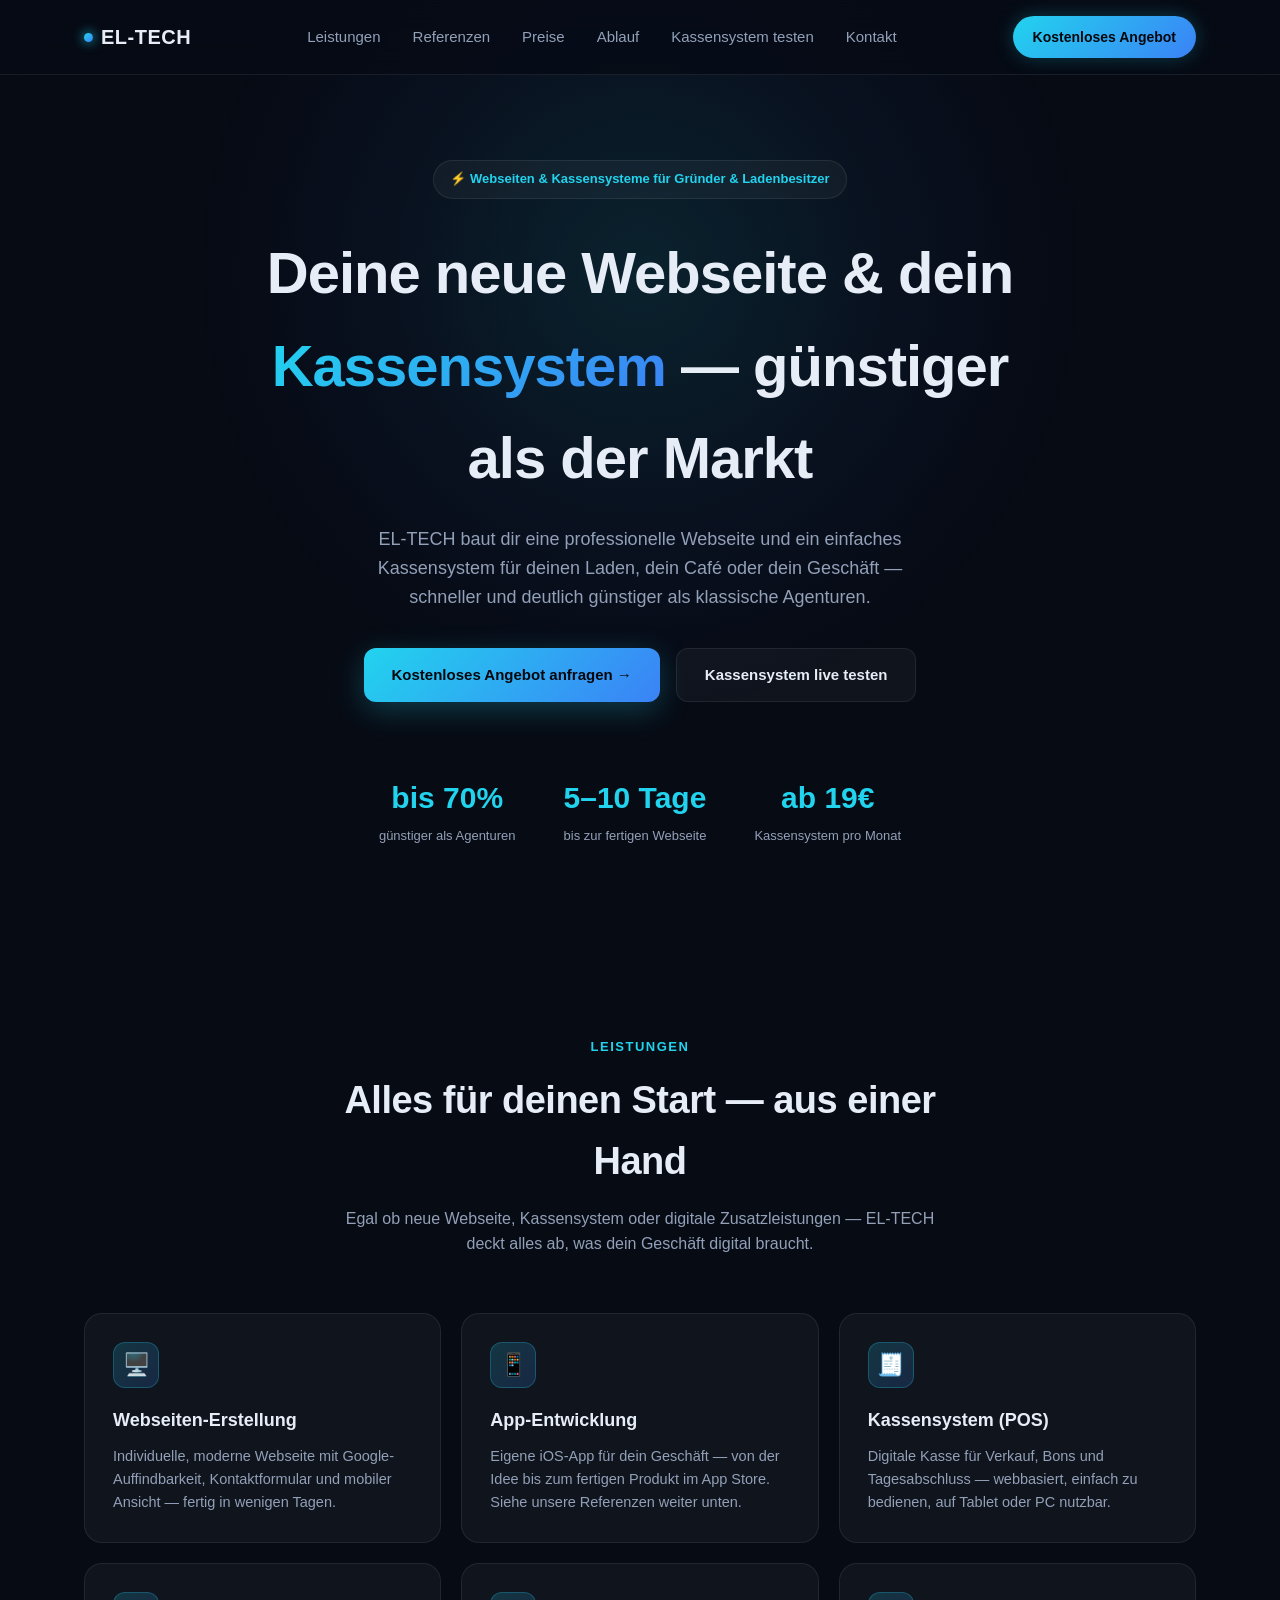
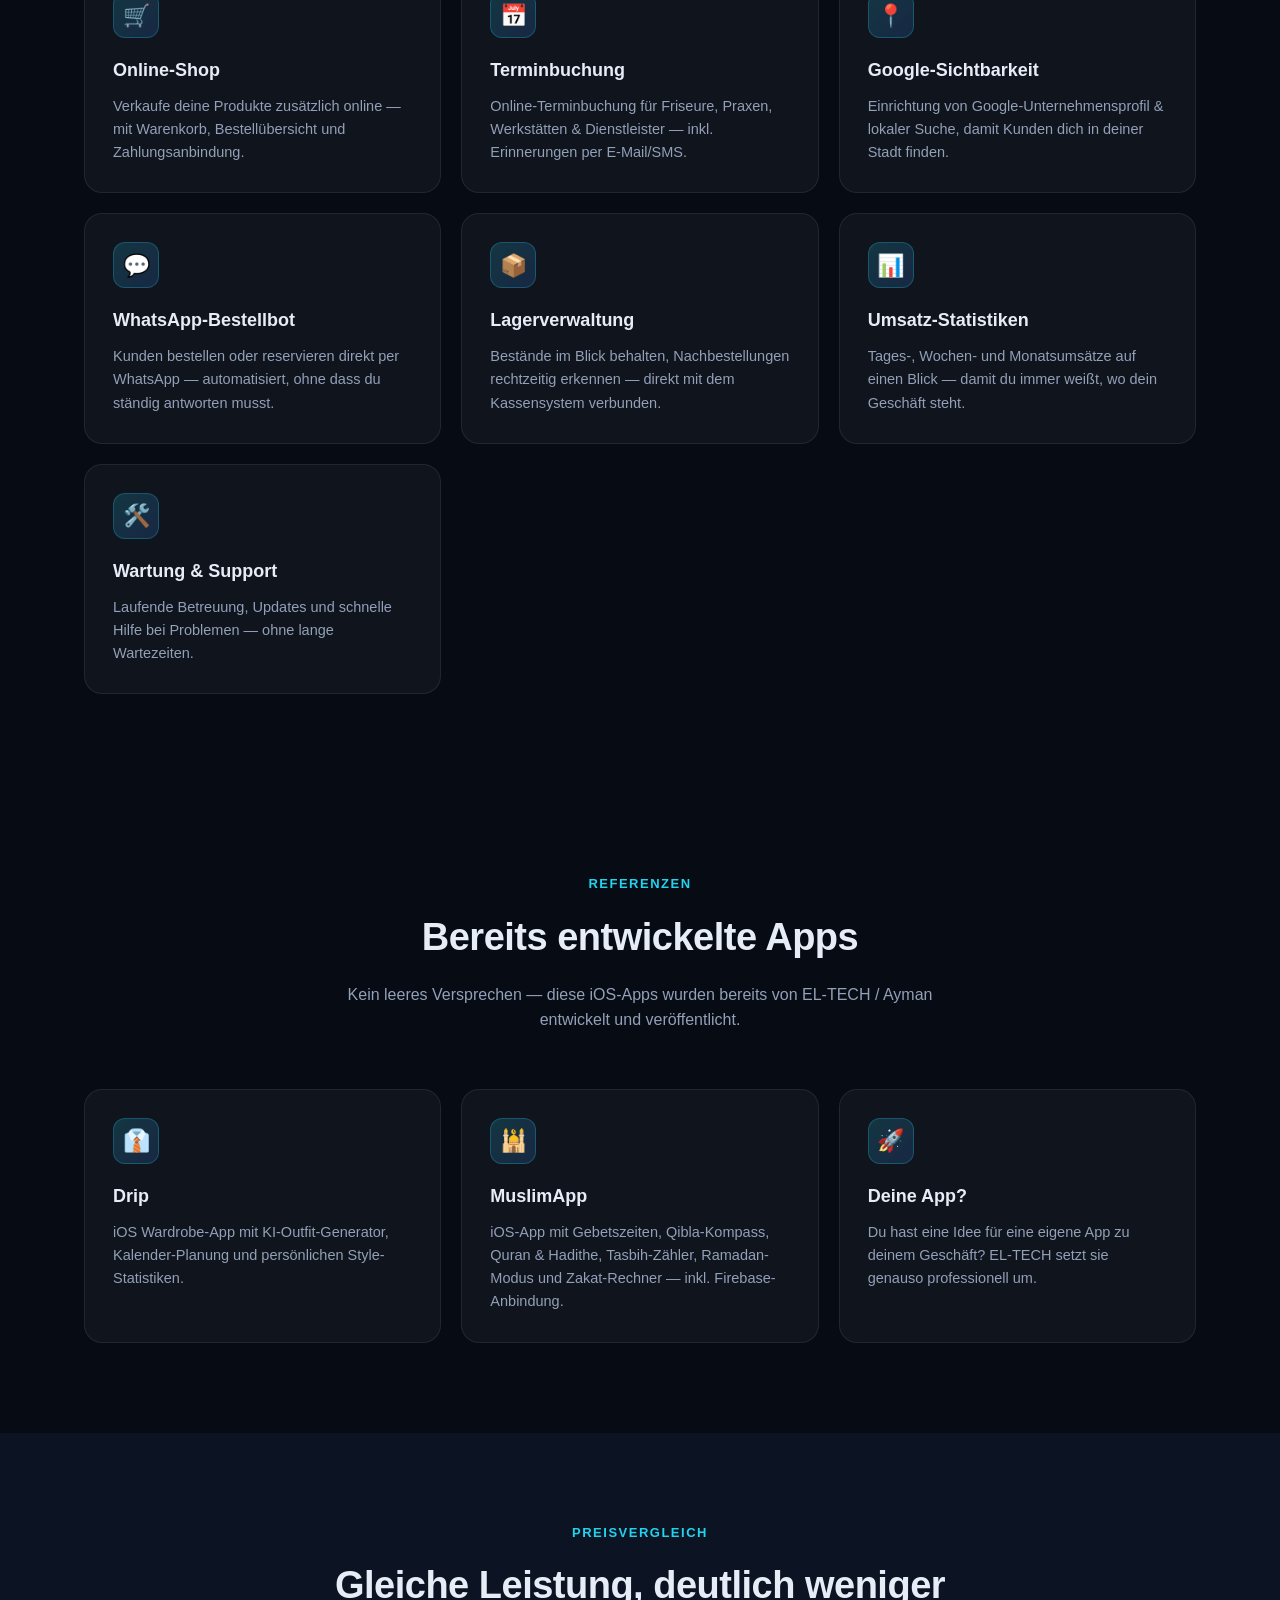
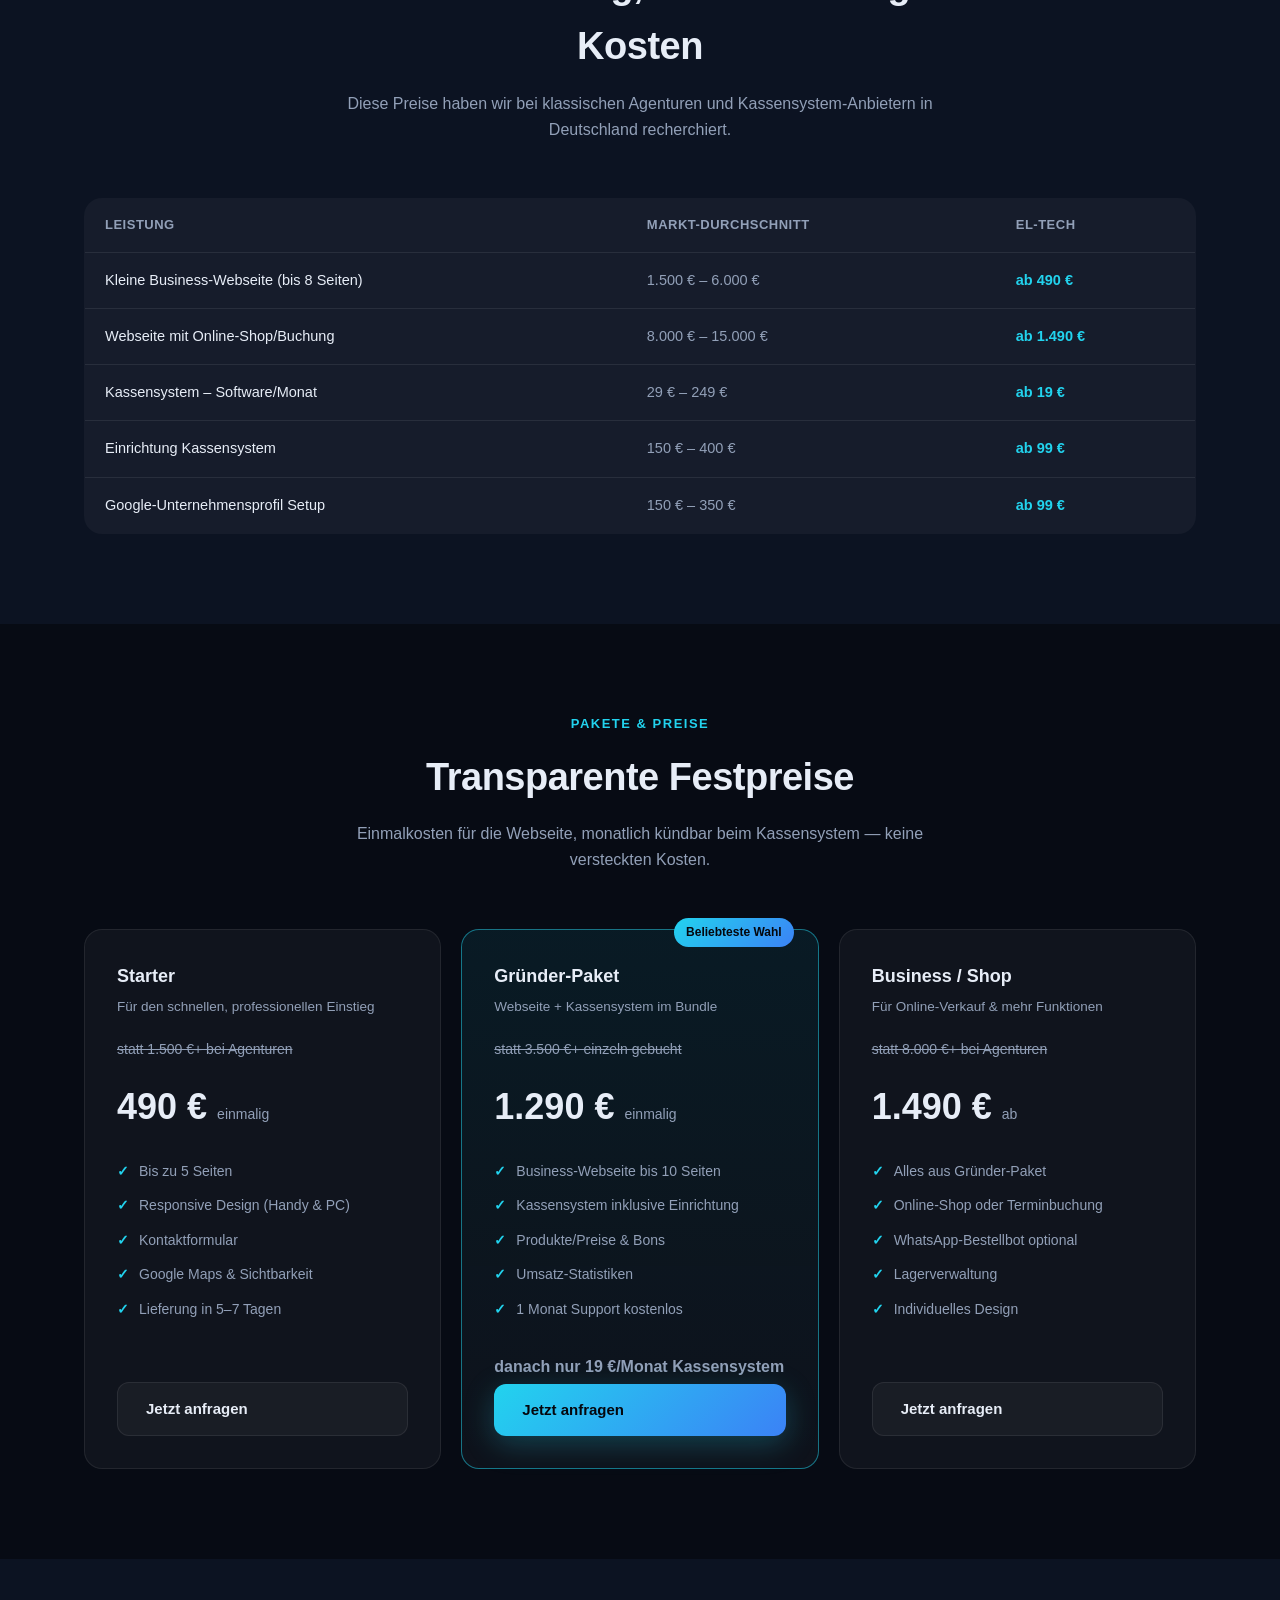
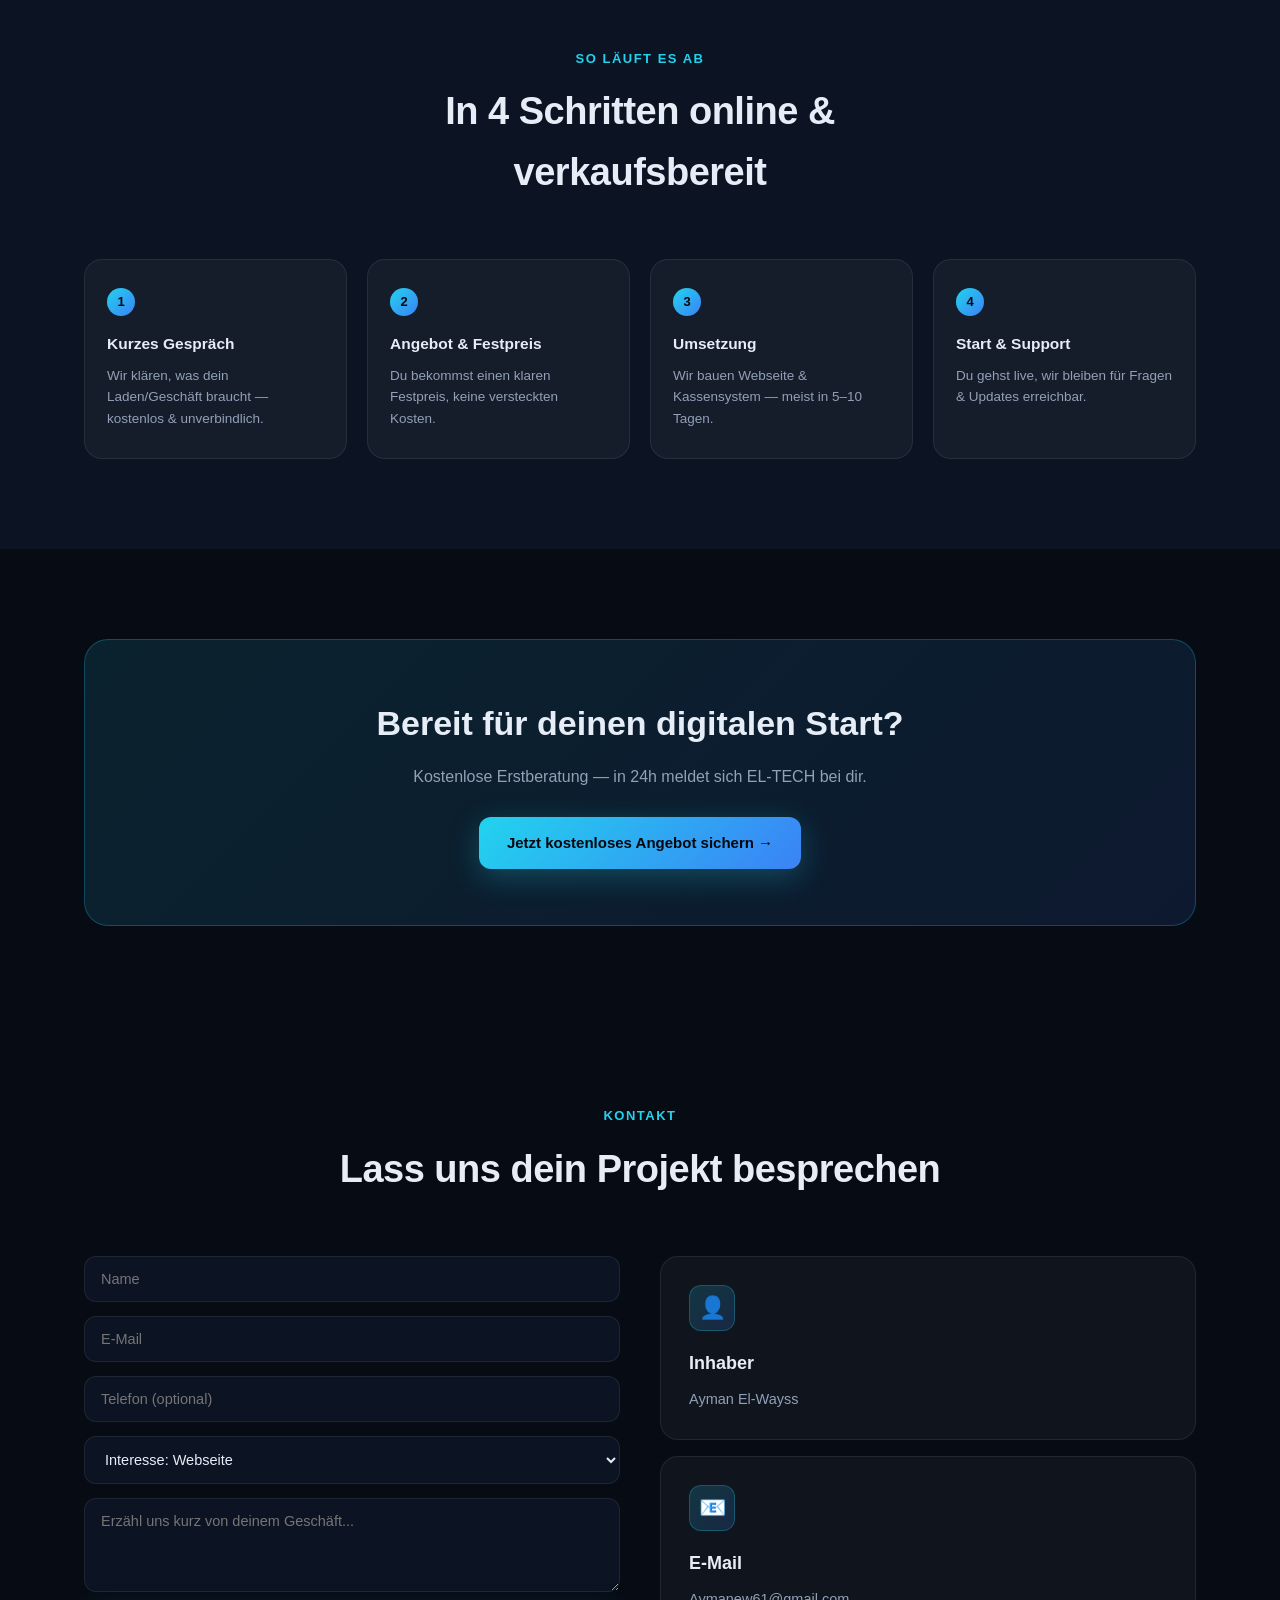
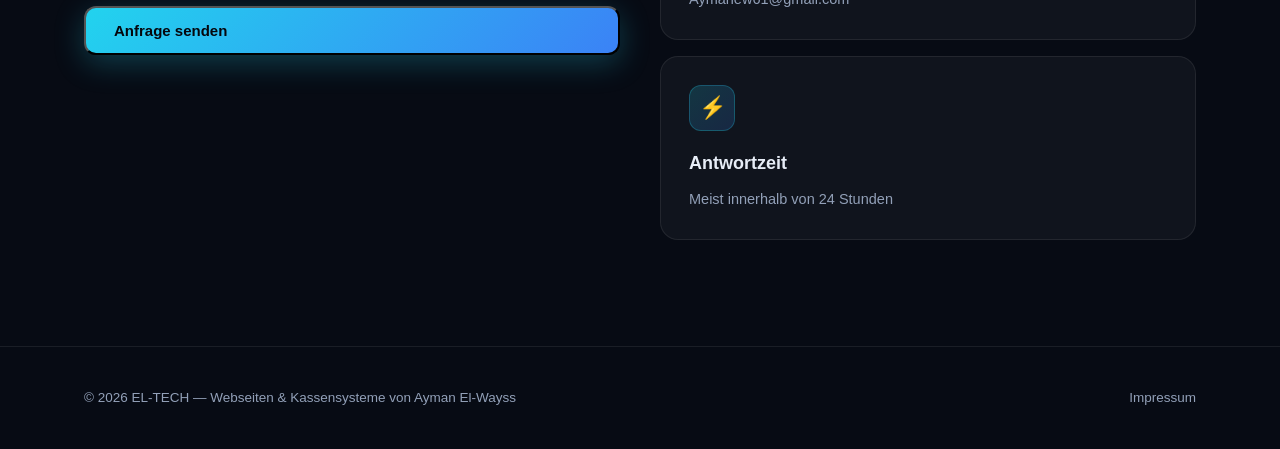
==== index.html @ 012482b7 "EL-TECH Webseite: Landingpage, Kassensystem-Demo, Impressum" ====
<!DOCTYPE html>
<html lang="de">
<head>
<meta charset="UTF-8">
<meta name="viewport" content="width=device-width, initial-scale=1.0">
<title>EL-TECH — Webseiten & Kassensysteme für Gründer</title>
<link rel="stylesheet" href="css/style.css">
</head>
<body>

<header>
  <nav>
    <div class="logo"><span class="dot"></span>EL-TECH</div>
    <div class="nav-links">
      <a href="#leistungen">Leistungen</a>
      <a href="#portfolio">Referenzen</a>
      <a href="#preise">Preise</a>
      <a href="#ablauf">Ablauf</a>
      <a href="kassensystem.html">Kassensystem testen</a>
      <a href="#kontakt">Kontakt</a>
    </div>
    <a href="#kontakt" class="nav-cta">Kostenloses Angebot</a>
    <button class="menu-toggle">☰</button>
  </nav>
</header>

<section class="hero">
  <div class="badge">⚡ Webseiten &amp; Kassensysteme für Gründer &amp; Ladenbesitzer</div>
  <h1>Deine neue Webseite & dein <span>Kassensystem</span> — günstiger als der Markt</h1>
  <p>EL-TECH baut dir eine professionelle Webseite und ein einfaches Kassensystem für deinen Laden, dein Café oder dein Geschäft — schneller und deutlich günstiger als klassische Agenturen.</p>
  <div class="hero-actions">
    <a href="#kontakt" class="btn btn-primary">Kostenloses Angebot anfragen →</a>
    <a href="kassensystem.html" class="btn btn-ghost">Kassensystem live testen</a>
  </div>
  <div class="hero-stats">
    <div class="stat"><b>bis 70%</b><span>günstiger als Agenturen</span></div>
    <div class="stat"><b>5–10 Tage</b><span>bis zur fertigen Webseite</span></div>
    <div class="stat"><b>ab 19€</b><span>Kassensystem pro Monat</span></div>
  </div>
</section>

<section id="leistungen">
  <div class="container">
    <div class="section-head">
      <span class="eyebrow">Leistungen</span>
      <h2>Alles für deinen Start — aus einer Hand</h2>
      <p>Egal ob neue Webseite, Kassensystem oder digitale Zusatzleistungen — EL-TECH deckt alles ab, was dein Geschäft digital braucht.</p>
    </div>
    <div class="grid grid-3">
      <div class="card">
        <div class="icon">🖥️</div>
        <h3>Webseiten-Erstellung</h3>
        <p>Individuelle, moderne Webseite mit Google-Auffindbarkeit, Kontaktformular und mobiler Ansicht — fertig in wenigen Tagen.</p>
      </div>
      <div class="card">
        <div class="icon">📱</div>
        <h3>App-Entwicklung</h3>
        <p>Eigene iOS-App für dein Geschäft — von der Idee bis zum fertigen Produkt im App Store. Siehe unsere Referenzen weiter unten.</p>
      </div>
      <div class="card">
        <div class="icon">🧾</div>
        <h3>Kassensystem (POS)</h3>
        <p>Digitale Kasse für Verkauf, Bons und Tagesabschluss — webbasiert, einfach zu bedienen, auf Tablet oder PC nutzbar.</p>
      </div>
      <div class="card">
        <div class="icon">🛒</div>
        <h3>Online-Shop</h3>
        <p>Verkaufe deine Produkte zusätzlich online — mit Warenkorb, Bestellübersicht und Zahlungsanbindung.</p>
      </div>
      <div class="card">
        <div class="icon">📅</div>
        <h3>Terminbuchung</h3>
        <p>Online-Terminbuchung für Friseure, Praxen, Werkstätten & Dienstleister — inkl. Erinnerungen per E-Mail/SMS.</p>
      </div>
      <div class="card">
        <div class="icon">📍</div>
        <h3>Google-Sichtbarkeit</h3>
        <p>Einrichtung von Google-Unternehmensprofil & lokaler Suche, damit Kunden dich in deiner Stadt finden.</p>
      </div>
      <div class="card">
        <div class="icon">💬</div>
        <h3>WhatsApp-Bestellbot</h3>
        <p>Kunden bestellen oder reservieren direkt per WhatsApp — automatisiert, ohne dass du ständig antworten musst.</p>
      </div>
      <div class="card">
        <div class="icon">📦</div>
        <h3>Lagerverwaltung</h3>
        <p>Bestände im Blick behalten, Nachbestellungen rechtzeitig erkennen — direkt mit dem Kassensystem verbunden.</p>
      </div>
      <div class="card">
        <div class="icon">📊</div>
        <h3>Umsatz-Statistiken</h3>
        <p>Tages-, Wochen- und Monatsumsätze auf einen Blick — damit du immer weißt, wo dein Geschäft steht.</p>
      </div>
      <div class="card">
        <div class="icon">🛠️</div>
        <h3>Wartung & Support</h3>
        <p>Laufende Betreuung, Updates und schnelle Hilfe bei Problemen — ohne lange Wartezeiten.</p>
      </div>
    </div>
  </div>
</section>

<section id="portfolio">
  <div class="container">
    <div class="section-head">
      <span class="eyebrow">Referenzen</span>
      <h2>Bereits entwickelte Apps</h2>
      <p>Kein leeres Versprechen — diese iOS-Apps wurden bereits von EL-TECH / Ayman entwickelt und veröffentlicht.</p>
    </div>
    <div class="grid grid-3">
      <div class="card">
        <div class="icon">👔</div>
        <h3>Drip</h3>
        <p>iOS Wardrobe-App mit KI-Outfit-Generator, Kalender-Planung und persönlichen Style-Statistiken.</p>
      </div>
      <div class="card">
        <div class="icon">🕌</div>
        <h3>MuslimApp</h3>
        <p>iOS-App mit Gebetszeiten, Qibla-Kompass, Quran &amp; Hadithe, Tasbih-Zähler, Ramadan-Modus und Zakat-Rechner — inkl. Firebase-Anbindung.</p>
      </div>
      <div class="card">
        <div class="icon">🚀</div>
        <h3>Deine App?</h3>
        <p>Du hast eine Idee für eine eigene App zu deinem Geschäft? EL-TECH setzt sie genauso professionell um.</p>
      </div>
    </div>
  </div>
</section>

<section id="vergleich" style="background:var(--bg-soft);">
  <div class="container">
    <div class="section-head">
      <span class="eyebrow">Preisvergleich</span>
      <h2>Gleiche Leistung, deutlich weniger Kosten</h2>
      <p>Diese Preise haben wir bei klassischen Agenturen und Kassensystem-Anbietern in Deutschland recherchiert.</p>
    </div>
    <div class="table-wrap">
      <table class="compare-table">
        <tr><th>Leistung</th><th>Markt-Durchschnitt</th><th>EL-TECH</th></tr>
        <tr><td>Kleine Business-Webseite (bis 8 Seiten)</td><td class="market">1.500 € – 6.000 €</td><td class="eltech">ab 490 €</td></tr>
        <tr><td>Webseite mit Online-Shop/Buchung</td><td class="market">8.000 € – 15.000 €</td><td class="eltech">ab 1.490 €</td></tr>
        <tr><td>Kassensystem – Software/Monat</td><td class="market">29 € – 249 €</td><td class="eltech">ab 19 €</td></tr>
        <tr><td>Einrichtung Kassensystem</td><td class="market">150 € – 400 €</td><td class="eltech">ab 99 €</td></tr>
        <tr><td>Google-Unternehmensprofil Setup</td><td class="market">150 € – 350 €</td><td class="eltech">ab 99 €</td></tr>
      </table>
    </div>
  </div>
</section>

<section id="preise">
  <div class="container">
    <div class="section-head">
      <span class="eyebrow">Pakete & Preise</span>
      <h2>Transparente Festpreise</h2>
      <p>Einmalkosten für die Webseite, monatlich kündbar beim Kassensystem — keine versteckten Kosten.</p>
    </div>
    <div class="grid grid-3">
      <div class="price-card">
        <h3>Starter</h3>
        <p class="desc">Für den schnellen, professionellen Einstieg</p>
        <span class="old-price">statt 1.500 €+ bei Agenturen</span>
        <div class="amount">490 € <small>einmalig</small></div>
        <ul>
          <li>Bis zu 5 Seiten</li>
          <li>Responsive Design (Handy & PC)</li>
          <li>Kontaktformular</li>
          <li>Google Maps & Sichtbarkeit</li>
          <li>Lieferung in 5–7 Tagen</li>
        </ul>
        <a href="#kontakt" class="btn btn-ghost">Jetzt anfragen</a>
      </div>
      <div class="price-card featured">
        <span class="tag">Beliebteste Wahl</span>
        <h3>Gründer-Paket</h3>
        <p class="desc">Webseite + Kassensystem im Bundle</p>
        <span class="old-price">statt 3.500 €+ einzeln gebucht</span>
        <div class="amount">1.290 € <small>einmalig</small></div>
        <ul>
          <li>Business-Webseite bis 10 Seiten</li>
          <li>Kassensystem inklusive Einrichtung</li>
          <li>Produkte/Preise & Bons</li>
          <li>Umsatz-Statistiken</li>
          <li>1 Monat Support kostenlos</li>
        </ul>
        <div class="amount" style="font-size:16px;color:var(--text-dim);margin-top:-6px;">danach nur 19 €/Monat Kassensystem</div>
        <a href="#kontakt" class="btn btn-primary">Jetzt anfragen</a>
      </div>
      <div class="price-card">
        <h3>Business / Shop</h3>
        <p class="desc">Für Online-Verkauf & mehr Funktionen</p>
        <span class="old-price">statt 8.000 €+ bei Agenturen</span>
        <div class="amount">1.490 € <small>ab</small></div>
        <ul>
          <li>Alles aus Gründer-Paket</li>
          <li>Online-Shop oder Terminbuchung</li>
          <li>WhatsApp-Bestellbot optional</li>
          <li>Lagerverwaltung</li>
          <li>Individuelles Design</li>
        </ul>
        <a href="#kontakt" class="btn btn-ghost">Jetzt anfragen</a>
      </div>
    </div>
  </div>
</section>

<section id="ablauf" style="background:var(--bg-soft);">
  <div class="container">
    <div class="section-head">
      <span class="eyebrow">So läuft es ab</span>
      <h2>In 4 Schritten online & verkaufsbereit</h2>
    </div>
    <div class="steps">
      <div class="step"><div class="num">1</div><h4>Kurzes Gespräch</h4><p>Wir klären, was dein Laden/Geschäft braucht — kostenlos & unverbindlich.</p></div>
      <div class="step"><div class="num">2</div><h4>Angebot & Festpreis</h4><p>Du bekommst einen klaren Festpreis, keine versteckten Kosten.</p></div>
      <div class="step"><div class="num">3</div><h4>Umsetzung</h4><p>Wir bauen Webseite & Kassensystem — meist in 5–10 Tagen.</p></div>
      <div class="step"><div class="num">4</div><h4>Start & Support</h4><p>Du gehst live, wir bleiben für Fragen & Updates erreichbar.</p></div>
    </div>
  </div>
</section>

<section>
  <div class="container">
    <div class="cta-band">
      <h2>Bereit für deinen digitalen Start?</h2>
      <p>Kostenlose Erstberatung — in 24h meldet sich EL-TECH bei dir.</p>
      <a href="#kontakt" class="btn btn-primary">Jetzt kostenloses Angebot sichern →</a>
    </div>
  </div>
</section>

<section id="kontakt">
  <div class="container">
    <div class="section-head">
      <span class="eyebrow">Kontakt</span>
      <h2>Lass uns dein Projekt besprechen</h2>
    </div>
    <div class="contact-wrap">
      <form class="contact-form" onsubmit="return false;">
        <input type="text" placeholder="Name" required>
        <input type="email" placeholder="E-Mail" required>
        <input type="tel" placeholder="Telefon (optional)">
        <select>
          <option>Interesse: Webseite</option>
          <option>Interesse: Kassensystem</option>
          <option>Interesse: Gründer-Paket</option>
          <option>Interesse: Sonstiges</option>
        </select>
        <textarea rows="4" placeholder="Erzähl uns kurz von deinem Geschäft..."></textarea>
        <button type="submit" class="btn btn-primary">Anfrage senden</button>
      </form>
      <div class="contact-info">
        <div class="card">
          <div class="icon">👤</div>
          <h3>Inhaber</h3>
          <p>Ayman El-Wayss</p>
        </div>
        <div class="card">
          <div class="icon">📧</div>
          <h3>E-Mail</h3>
          <p>Aymanew61@gmail.com</p>
        </div>
        <div class="card">
          <div class="icon">⚡</div>
          <h3>Antwortzeit</h3>
          <p>Meist innerhalb von 24 Stunden</p>
        </div>
      </div>
    </div>
  </div>
</section>

<footer>
  <div class="container" style="display:flex;justify-content:space-between;flex-wrap:wrap;gap:16px;width:100%;">
    <span>© 2026 EL-TECH — Webseiten & Kassensysteme von Ayman El-Wayss</span>
    <span><a href="impressum.html">Impressum</a></span>
  </div>
</footer>

<script src="js/main.js"></script>
</body>
</html>
---- css/style.css ----
:root{
  --bg:#070b14;
  --bg-soft:#0c1322;
  --card:rgba(255,255,255,0.04);
  --card-border:rgba(255,255,255,0.08);
  --cyan:#22d3ee;
  --blue:#3b82f6;
  --text:#e7edf7;
  --text-dim:#92a0b8;
  --radius:18px;
}

*{margin:0;padding:0;box-sizing:border-box;}

html{scroll-behavior:smooth;}

body{
  background:var(--bg);
  color:var(--text);
  font-family:'Inter',-apple-system,BlinkMacSystemFont,'Segoe UI',sans-serif;
  line-height:1.6;
  overflow-x:hidden;
}

body::before{
  content:'';
  position:fixed;
  top:-20%;
  left:50%;
  width:900px;
  height:900px;
  transform:translateX(-50%);
  background:radial-gradient(circle,rgba(34,211,238,0.12) 0%,rgba(59,130,246,0.05) 40%,transparent 70%);
  pointer-events:none;
  z-index:0;
}

.container{max-width:1160px;margin:0 auto;padding:0 24px;}

a{color:inherit;text-decoration:none;}

/* Navbar */
header{
  position:fixed;top:0;left:0;right:0;z-index:100;
  background:rgba(7,11,20,0.7);
  backdrop-filter:blur(16px);
  border-bottom:1px solid var(--card-border);
}
nav{
  display:flex;align-items:center;justify-content:space-between;
  padding:16px 24px;max-width:1160px;margin:0 auto;
}
.logo{
  font-weight:800;font-size:20px;letter-spacing:0.5px;
  display:flex;align-items:center;gap:8px;
}
.logo .dot{
  width:9px;height:9px;border-radius:50%;
  background:linear-gradient(135deg,var(--cyan),var(--blue));
  box-shadow:0 0 12px var(--cyan);
}
.nav-links{display:flex;gap:32px;font-size:15px;font-weight:500;color:var(--text-dim);}
.nav-links a:hover{color:var(--text);}
.nav-cta{
  background:linear-gradient(135deg,var(--cyan),var(--blue));
  color:#05070d;font-weight:700;font-size:14px;
  padding:10px 20px;border-radius:999px;
  box-shadow:0 0 20px rgba(34,211,238,0.25);
  transition:transform .2s ease;
}
.nav-cta:hover{transform:translateY(-1px);}
.menu-toggle{display:none;background:none;border:none;color:var(--text);font-size:24px;cursor:pointer;}

/* Hero */
.hero{
  position:relative;z-index:1;
  padding:160px 24px 100px;
  text-align:center;
}
.badge{
  display:inline-flex;align-items:center;gap:8px;
  background:var(--card);border:1px solid var(--card-border);
  padding:8px 16px;border-radius:999px;
  font-size:13px;color:var(--cyan);font-weight:600;
  margin-bottom:28px;
}
.hero h1{
  font-size:clamp(32px,6vw,58px);
  font-weight:800;
  letter-spacing:-1px;
  max-width:820px;margin:0 auto 20px;
}
.hero h1 span{
  background:linear-gradient(135deg,var(--cyan),var(--blue));
  -webkit-background-clip:text;background-clip:text;color:transparent;
}
.hero p{
  max-width:600px;margin:0 auto 36px;
  color:var(--text-dim);font-size:18px;
}
.hero-actions{display:flex;gap:16px;justify-content:center;flex-wrap:wrap;}
.btn{
  padding:14px 28px;border-radius:12px;font-weight:700;font-size:15px;
  transition:transform .2s ease, box-shadow .2s ease;
  display:inline-flex;align-items:center;gap:8px;
}
.btn-primary{
  background:linear-gradient(135deg,var(--cyan),var(--blue));
  color:#05070d;
  box-shadow:0 8px 30px rgba(34,211,238,0.25);
}
.btn-primary:hover{transform:translateY(-2px);box-shadow:0 12px 36px rgba(34,211,238,0.35);}
.btn-ghost{
  background:var(--card);border:1px solid var(--card-border);color:var(--text);
}
.btn-ghost:hover{border-color:rgba(255,255,255,0.2);}

.hero-stats{
  display:flex;gap:48px;justify-content:center;margin-top:72px;flex-wrap:wrap;
}
.stat{text-align:center;}
.stat b{display:block;font-size:30px;font-weight:800;color:var(--cyan);}
.stat span{font-size:13px;color:var(--text-dim);}

/* Section generic */
section{position:relative;z-index:1;padding:90px 0;}
.section-head{text-align:center;max-width:620px;margin:0 auto 56px;}
.eyebrow{
  color:var(--cyan);font-weight:700;font-size:13px;letter-spacing:1.5px;
  text-transform:uppercase;margin-bottom:12px;display:block;
}
.section-head h2{font-size:clamp(26px,4vw,38px);font-weight:800;letter-spacing:-0.5px;margin-bottom:14px;}
.section-head p{color:var(--text-dim);font-size:16px;}

/* Services grid */
.grid{display:grid;gap:20px;}
.grid-3{grid-template-columns:repeat(3,1fr);}
.grid-4{grid-template-columns:repeat(4,1fr);}
@media(max-width:900px){.grid-3,.grid-4{grid-template-columns:repeat(2,1fr);}}
@media(max-width:600px){.grid-3,.grid-4{grid-template-columns:1fr;}}

.card{
  background:var(--card);
  border:1px solid var(--card-border);
  border-radius:var(--radius);
  padding:28px;
  transition:transform .25s ease, border-color .25s ease, background .25s ease;
}
.card:hover{transform:translateY(-4px);border-color:rgba(34,211,238,0.3);background:rgba(255,255,255,0.06);}
.card .icon{
  width:46px;height:46px;border-radius:12px;
  display:flex;align-items:center;justify-content:center;
  font-size:22px;margin-bottom:18px;
  background:linear-gradient(135deg,rgba(34,211,238,0.18),rgba(59,130,246,0.18));
  border:1px solid rgba(34,211,238,0.25);
}
.card h3{font-size:18px;font-weight:700;margin-bottom:10px;}
.card p{color:var(--text-dim);font-size:14.5px;}

/* Pricing comparison */
.compare-table{
  width:100%;border-collapse:collapse;
  background:var(--card);border:1px solid var(--card-border);
  border-radius:var(--radius);overflow:hidden;
}
.compare-table th,.compare-table td{
  padding:16px 20px;text-align:left;font-size:14.5px;
  border-bottom:1px solid var(--card-border);
}
.compare-table th{color:var(--text-dim);font-weight:600;font-size:13px;text-transform:uppercase;letter-spacing:0.5px;}
.compare-table td.market{color:var(--text-dim);}
.compare-table td.eltech{color:var(--cyan);font-weight:800;}
.compare-table tr:last-child td{border-bottom:none;}
.table-wrap{overflow-x:auto;}

/* Pricing cards */
.price-card{
  background:var(--card);border:1px solid var(--card-border);border-radius:var(--radius);
  padding:32px;display:flex;flex-direction:column;position:relative;
}
.price-card.featured{
  border-color:rgba(34,211,238,0.5);
  background:linear-gradient(180deg,rgba(34,211,238,0.08),rgba(255,255,255,0.03));
}
.price-card .tag{
  position:absolute;top:-12px;right:24px;
  background:linear-gradient(135deg,var(--cyan),var(--blue));
  color:#05070d;font-size:12px;font-weight:800;padding:5px 12px;border-radius:999px;
}
.price-card h3{font-size:18px;font-weight:700;margin-bottom:6px;}
.price-card .desc{color:var(--text-dim);font-size:13.5px;margin-bottom:20px;}
.price-card .amount{font-size:36px;font-weight:800;margin-bottom:4px;}
.price-card .amount small{font-size:14px;color:var(--text-dim);font-weight:500;}
.price-card .old-price{color:var(--text-dim);text-decoration:line-through;font-size:14px;margin-bottom:18px;display:block;}
.price-card ul{list-style:none;margin:20px 0 28px;flex:1;}
.price-card li{
  display:flex;gap:10px;align-items:flex-start;
  font-size:14px;color:var(--text-dim);margin-bottom:12px;
}
.price-card li::before{content:'✓';color:var(--cyan);font-weight:800;}

/* Process */
.steps{display:grid;grid-template-columns:repeat(4,1fr);gap:20px;}
@media(max-width:900px){.steps{grid-template-columns:repeat(2,1fr);}}
@media(max-width:560px){.steps{grid-template-columns:1fr;}}
.step{position:relative;padding:28px 22px;background:var(--card);border:1px solid var(--card-border);border-radius:var(--radius);}
.step .num{
  font-size:13px;font-weight:800;color:#05070d;
  background:linear-gradient(135deg,var(--cyan),var(--blue));
  width:28px;height:28px;border-radius:50%;
  display:flex;align-items:center;justify-content:center;margin-bottom:16px;
}
.step h4{font-size:15.5px;font-weight:700;margin-bottom:8px;}
.step p{font-size:13.5px;color:var(--text-dim);}

/* CTA band */
.cta-band{
  background:linear-gradient(135deg,rgba(34,211,238,0.12),rgba(59,130,246,0.12));
  border:1px solid rgba(34,211,238,0.25);
  border-radius:24px;padding:56px 40px;text-align:center;
}
.cta-band h2{font-size:clamp(24px,4vw,34px);font-weight:800;margin-bottom:14px;}
.cta-band p{color:var(--text-dim);margin-bottom:28px;}

/* Contact */
.contact-wrap{display:grid;grid-template-columns:1fr 1fr;gap:40px;}
@media(max-width:800px){.contact-wrap{grid-template-columns:1fr;}}
.contact-form{display:flex;flex-direction:column;gap:14px;}
.contact-form input,.contact-form select,.contact-form textarea{
  background:var(--bg-soft);border:1px solid var(--card-border);color:var(--text);
  padding:14px 16px;border-radius:12px;font-size:14.5px;font-family:inherit;outline:none;
}
.contact-form input:focus,.contact-form select:focus,.contact-form textarea:focus{border-color:var(--cyan);}
.contact-info .card{margin-bottom:16px;}

/* Footer */
footer{
  border-top:1px solid var(--card-border);
  padding:40px 0;color:var(--text-dim);font-size:13.5px;
  display:flex;justify-content:space-between;flex-wrap:wrap;gap:16px;
}

@media(max-width:700px){
  .nav-links{display:none;}
  .menu-toggle{display:block;}
  .contact-wrap{gap:28px;}
}
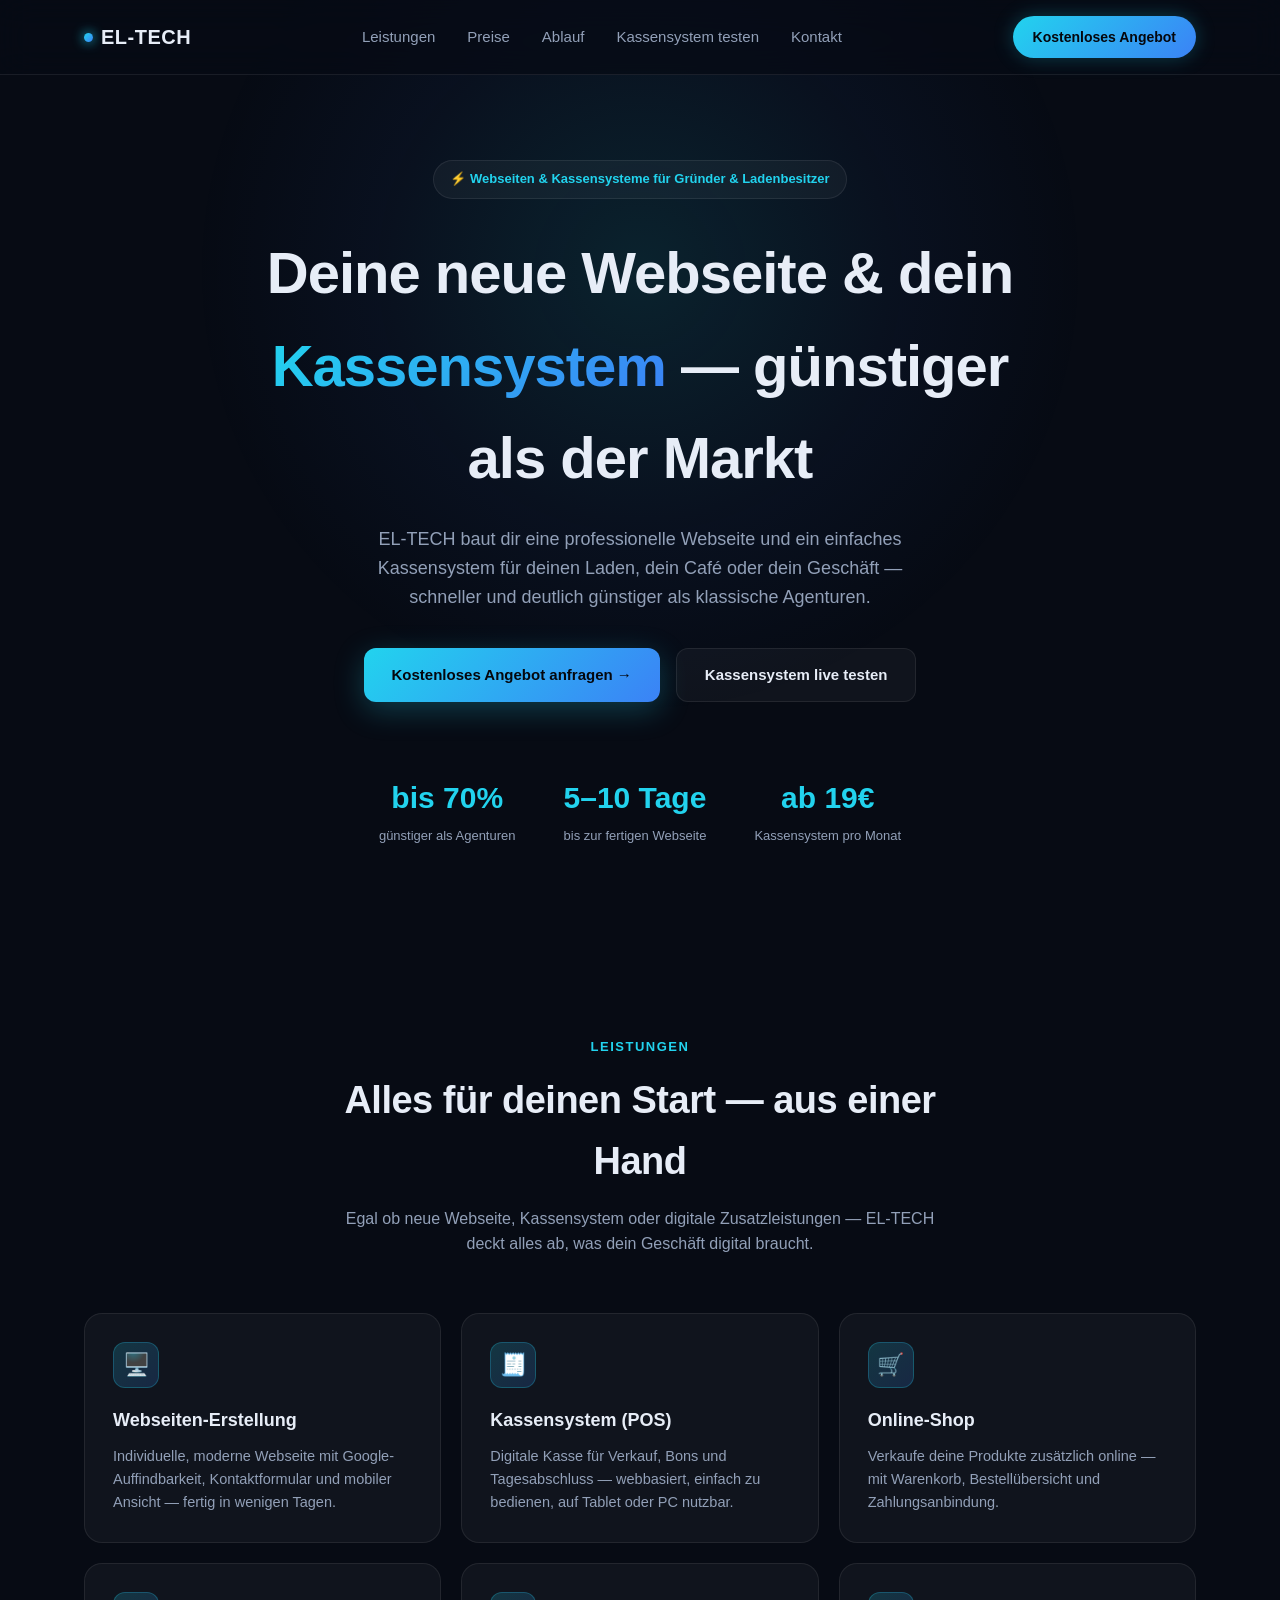
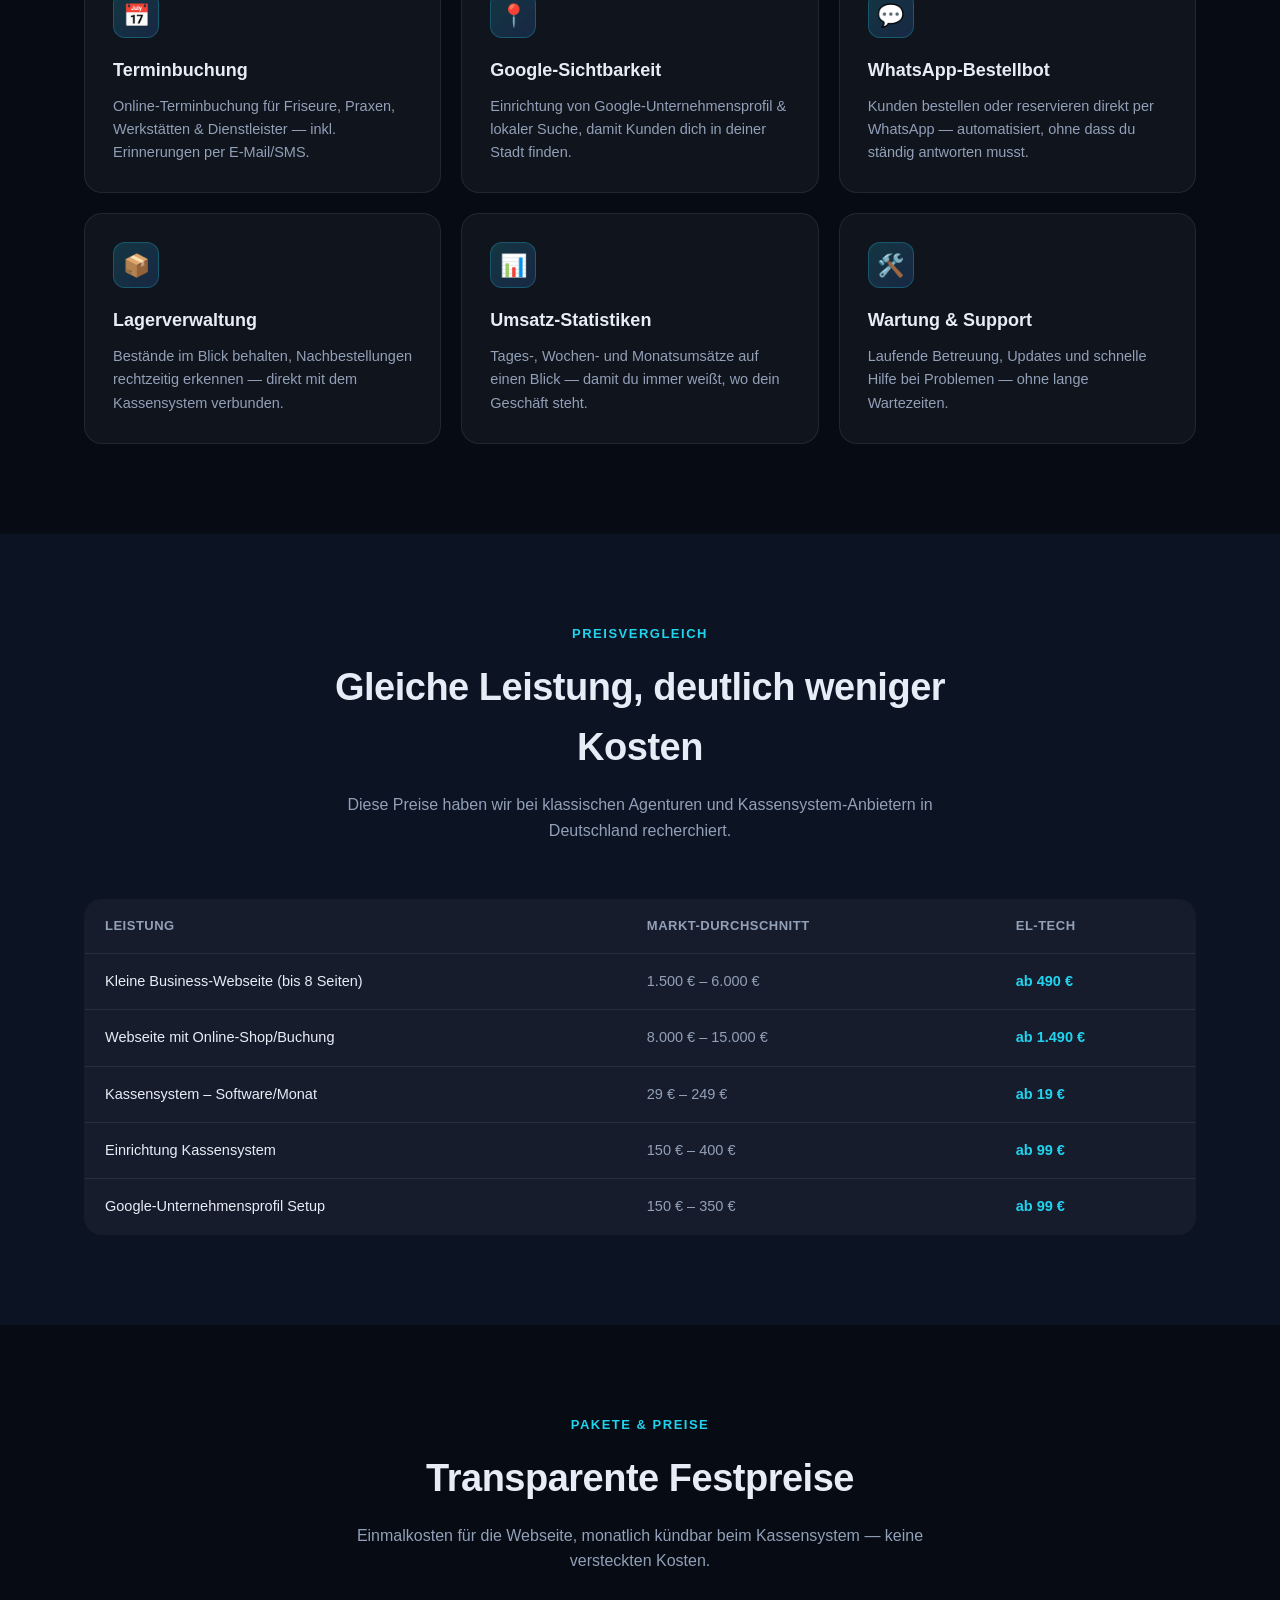
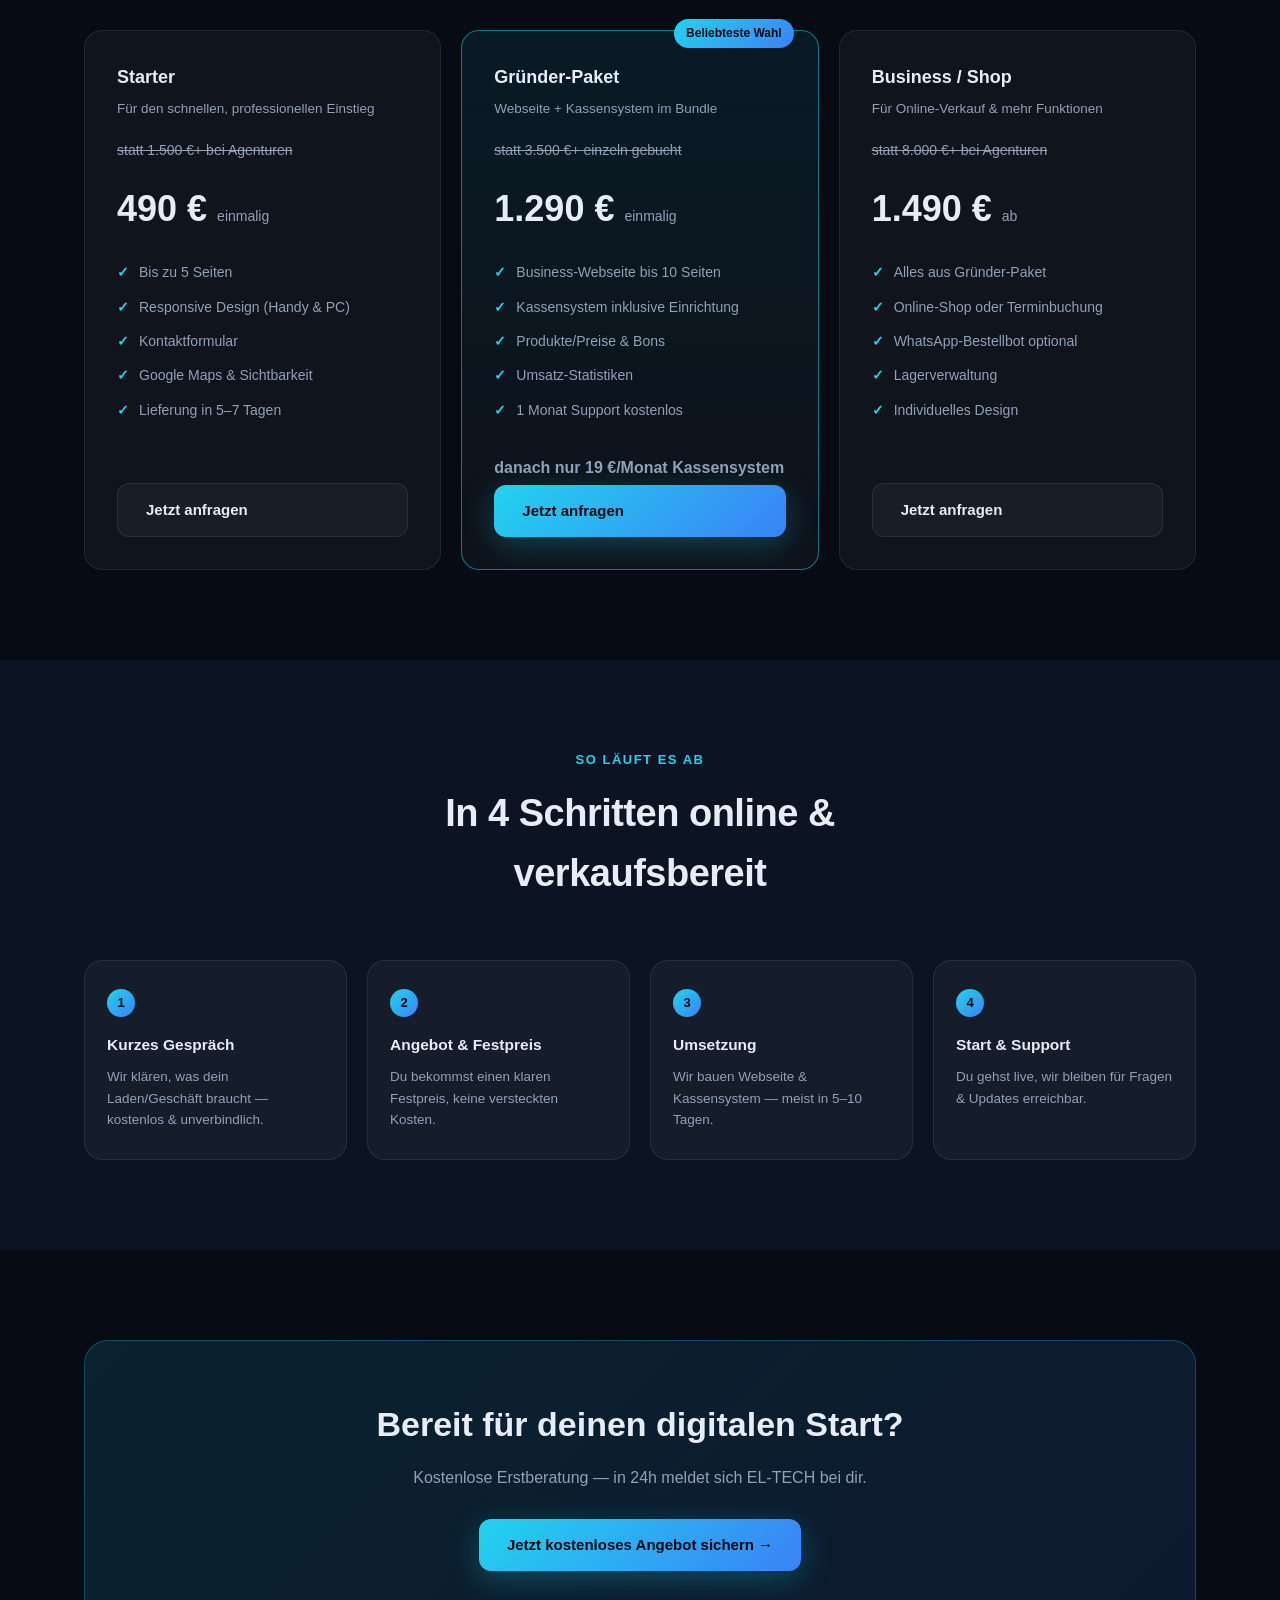
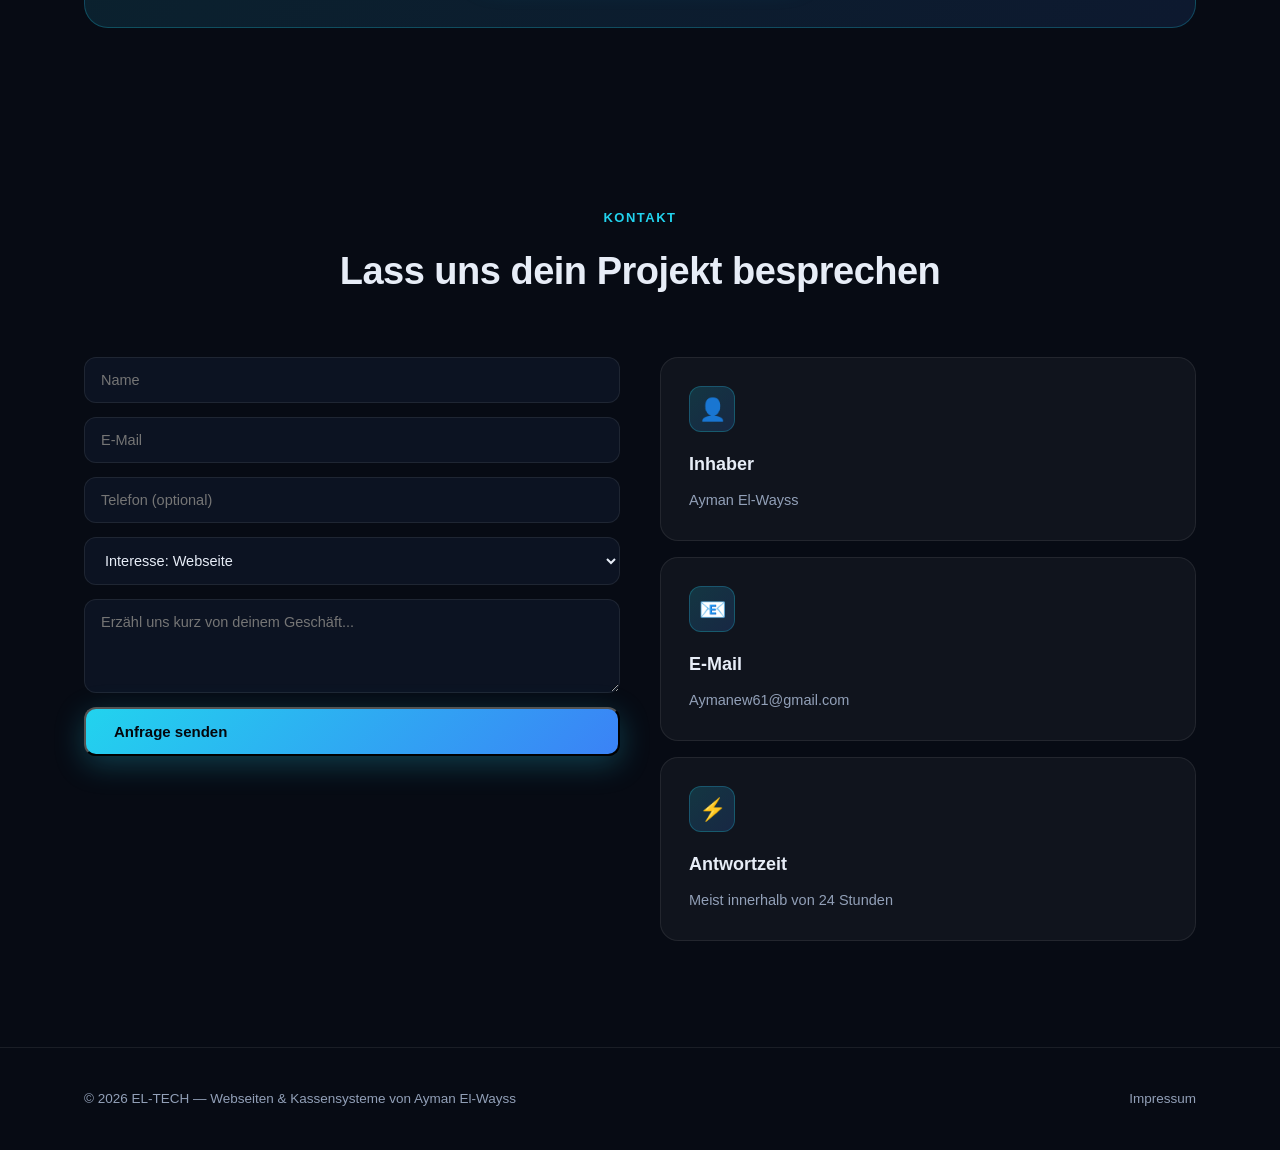
==== commit a94060c3: "App-Portfolio-Sektion entfernt" ====
--- a/index.html
+++ b/index.html
@@ -13,7 +13,6 @@
     <div class="logo"><span class="dot"></span>EL-TECH</div>
     <div class="nav-links">
       <a href="#leistungen">Leistungen</a>
-      <a href="#portfolio">Referenzen</a>
       <a href="#preise">Preise</a>
       <a href="#ablauf">Ablauf</a>
       <a href="kassensystem.html">Kassensystem testen</a>
@@ -53,11 +52,6 @@
         <p>Individuelle, moderne Webseite mit Google-Auffindbarkeit, Kontaktformular und mobiler Ansicht — fertig in wenigen Tagen.</p>
       </div>
       <div class="card">
-        <div class="icon">📱</div>
-        <h3>App-Entwicklung</h3>
-        <p>Eigene iOS-App für dein Geschäft — von der Idee bis zum fertigen Produkt im App Store. Siehe unsere Referenzen weiter unten.</p>
-      </div>
-      <div class="card">
         <div class="icon">🧾</div>
         <h3>Kassensystem (POS)</h3>
         <p>Digitale Kasse für Verkauf, Bons und Tagesabschluss — webbasiert, einfach zu bedienen, auf Tablet oder PC nutzbar.</p>
@@ -96,33 +90,6 @@
         <div class="icon">🛠️</div>
         <h3>Wartung & Support</h3>
         <p>Laufende Betreuung, Updates und schnelle Hilfe bei Problemen — ohne lange Wartezeiten.</p>
-      </div>
-    </div>
-  </div>
-</section>
-
-<section id="portfolio">
-  <div class="container">
-    <div class="section-head">
-      <span class="eyebrow">Referenzen</span>
-      <h2>Bereits entwickelte Apps</h2>
-      <p>Kein leeres Versprechen — diese iOS-Apps wurden bereits von EL-TECH / Ayman entwickelt und veröffentlicht.</p>
-    </div>
-    <div class="grid grid-3">
-      <div class="card">
-        <div class="icon">👔</div>
-        <h3>Drip</h3>
-        <p>iOS Wardrobe-App mit KI-Outfit-Generator, Kalender-Planung und persönlichen Style-Statistiken.</p>
-      </div>
-      <div class="card">
-        <div class="icon">🕌</div>
-        <h3>MuslimApp</h3>
-        <p>iOS-App mit Gebetszeiten, Qibla-Kompass, Quran &amp; Hadithe, Tasbih-Zähler, Ramadan-Modus und Zakat-Rechner — inkl. Firebase-Anbindung.</p>
-      </div>
-      <div class="card">
-        <div class="icon">🚀</div>
-        <h3>Deine App?</h3>
-        <p>Du hast eine Idee für eine eigene App zu deinem Geschäft? EL-TECH setzt sie genauso professionell um.</p>
       </div>
     </div>
   </div>
